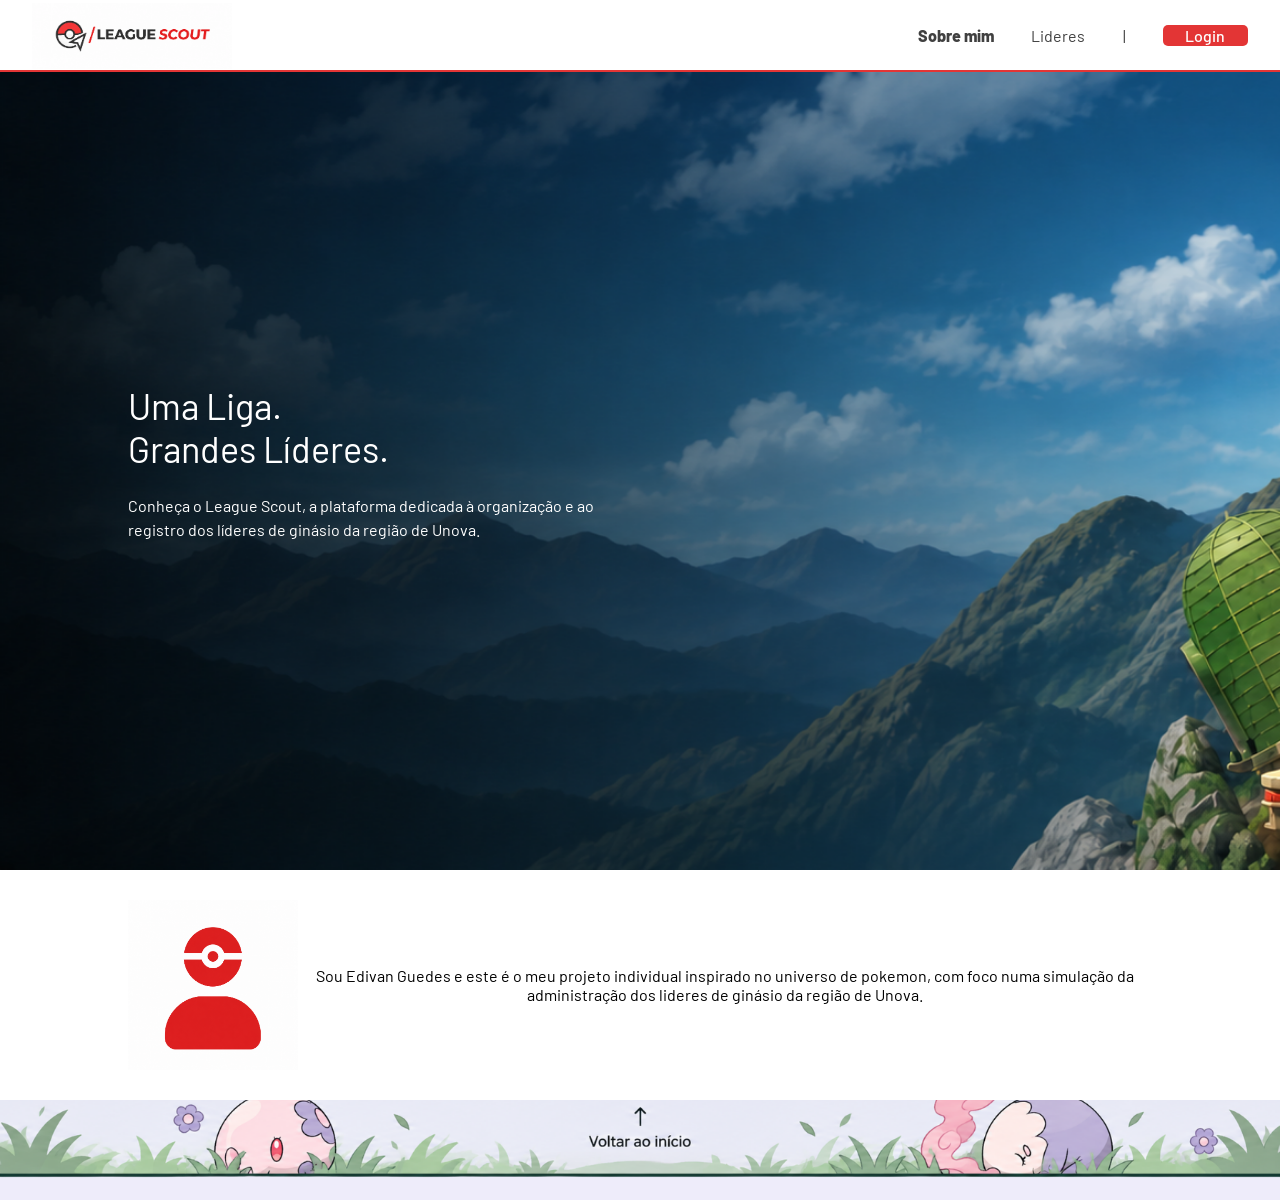
==== public/index.html @ b9e34e99 "telas home e login iniciadas" ====
<!DOCTYPE html>
<html lang="en">

<head>
    <meta charset="UTF-8">
    <meta http-equiv="X-UA-Compatible" content="IE=edge">
    <meta name="viewport" content="width=device-width, initial-scale=1.0">

    <title>LeagueScout | Página Inicial</title>

    <script src="./js/sessao.js"></script>

    <link rel="stylesheet" href="./css/estilo.css">
    <link rel="stylesheet" href="./css/navbar.css">
    <link rel="icon" href="./assets/icon/favicon2.ico">
    <link rel="preconnect" href="https://fonts.gstatic.com">
</head>

<body>
    <div class="header">
      <div class="container-header">
        <h1 class="logotipo"><img src="../public/assets/imgs/logotipo.png"></h1>
        <ul class="navbar">
          <li class="agora">
            <a href="#">Sobre mim</a>
          </li>
          <li>
            <a href="simulador.html">Lideres</a>
          </li>
          <li>|</li>
          <li>
            <a href="login.html"><button>Login</button></a>  
          </li>
        </ul>
      </div>
    </div>
  
    <div class="banner">
      <div class="container">
        <p class="titulo">Uma Liga.</p>
        <p class="titulo"> Grandes Líderes.</p>
        <p>Conheça o League Scout, a plataforma dedicada à organização e ao registro dos
          líderes de ginásio da região de Unova.</p>
      </div>
    </div>
  
    <div class="social">
      <div class="container">
        <div class="boxes">
          <div class="box">
            <img src="assets/imgs/icone_user.png">
          </div>
          <div class="box">
            <p>Sou Edivan Guedes e este é o meu projeto individual inspirado no universo de pokemon, com foco numa simulação da administração dos lideres de ginásio da região de Unova.</p>
          </div>
        </div>
      </div>
    </div>
  
    <div class="footer">
    </div>
  </body>

</html>
---- public/css/estilo.css ----
@import url('https://fonts.googleapis.com/css2?family=Barlow:ital,wght@0,100;0,200;0,300;0,400;0,500;0,600;0,700;0,800;0,900;1,100;1,200;1,300;1,400;1,500;1,600;1,700;1,800;1,900&display=swap');

body {
  margin: 0;
  padding: 0;
  font-family: 'Barlow', 'Segoe UI', 'Segoe UI', Tahoma, Geneva, Verdana, sans-serif;
  background-color: black;
}

:root {
  --tamanho-header: 80px;
  --tamanho-banner: calc(100vh - var(--tamanho-header) - var(--tamanho-footer) - 2px);
  --tamanho-simulador: calc(100vh - var(--tamanho-header) - var(--tamanho-footer) - 2px);
  --tamanho-login: calc(100vh - var(--tamanho-header) - 2px);
  --tamanho-footer: 30px;
}

.container {
  display: flex;
  width: 80%;
  margin: auto;
}

/* BANNER */

.banner {
  height: var(--tamanho-banner);
  color: white;
  background-image: url('../assets/imgs/imagem_fundo_home_gradiente.png');
  background-size: cover;
}

.banner .container {
  flex-direction: column;
  justify-content: center;
  align-items: flex-start;
  height: 100%;
}

.banner .container p:not(.titulo) {
    max-width: 500px;
    line-height: 1.5;
    margin-top: 24px;
}

.banner .container .titulo {
  width: 50%;
  margin: 0;
  padding: 0;
  font-size: 36px;
}

.banner .container span {
  font-weight: 800;
}

/* MISSÃO VISÃO VALORES */

.social {
  background-color: #ffff;
  display: flex;
}

.social .container {
  justify-content: center;
}

.box img {
  width: 170px;
}

.social .container .boxes {
  display: flex;
  justify-content: space-between;
  width: 100%;
  padding: 30px 0;
}

.social p {
    text-align: center;
}

.box {
  display: flex;
  align-items: center;
}

/* FOOTER */

.footer {
    width: 100%;
    height: 100px;

    background-image: url("../assets/imgs/image_footer.png");
    background-repeat: no-repeat;
    background-color: #EEECFA;

    background-size: 100% auto;
    background-position: center calc(100% + 130px);
}



.footer .container .version {
  font-size: 12px;
}

/* LOGIN */

.login {
  height: var(--tamanho-login);
  background-image: url('../assets/imgs/fundo_login.png');
  background-size: cover;
}

.login .container {
  justify-content: flex-end;
  align-items: center;
  height: 100%;
}

/* CADASTRO */

.cadastro {
  height: var(--tamanho-login);
  background-image: url('../assets/imgs/fundo_cadastro.png');
  background-size: cover;
}

.cadastro .container {
  justify-content: flex-end;
  align-items: center;
  height: 100%;
}

.card {
  width: 50%;
  background-color: #404040;
  border-radius: 10px;
  display: flex;
  align-items: center;
  justify-content: space-evenly;
  color: #FFFF;
  flex-direction: column;
  height: fit-content;
  padding: 20px 0;
}

.card h2 {
  margin: 0;
  font-size: 30px;
}

.formulario {
  display: flex;
  height: 90%;
  width: 80%;
  justify-content: space-around;
  flex-direction: column;
}

.formulario span {
  font-size: 15px;
  font-weight: 800;
}

.formulario input {
  border: 2px solid #E33535;
  text-align: center;
  border-radius: 10px;
  margin: 0;
}

.formulario select {
  border: 2px solid #E33535;
  background-color: white;
  color: gray;
  height: 36px;
  text-align: center;
  border-radius: 10px;
  margin: 0;
}

.campo {
  display: flex;
  flex-direction: column;
  justify-content: start;
  padding: 5px 0;
}

.botao {
  cursor: pointer;
  font-family: "Barlow", sans-serif;
  border: 0;
  border-radius: 5px;
  font-weight: 600;
  font-size: 18px;
  color: #fff;
  background-color: #E33535;
  width: 120px;
  height: 30px;
  align-self: center;
  margin-top: 20px;
}

.loading-div {
  width: 50px;
  display: none;
}

.loading-div img {
  height: 50px;
  width: 50px;
}

#div_erros_login {
  display: none
}

/* FORMULARIO */

.alerta_erro{
  display: flex;
  justify-content: flex-end;
}

.card_erro {
  display: none;
  background-color: #fff;
  color: black;
  width: 230px;
  position: fixed;
  border-radius: 4px;
  border: #ED145B 3px solid;
  padding: 10px;
  margin-right: 10%;
}

.card_erro #mensagem_erro{
  font-weight: 500;
  font-size: 20px;
}

.formulario .tipo_campo {
  font-size: 20px;
  font-weight: 600 !important;
}

.formulario {
  display: flex;
  flex-direction: column;
}

input {
  margin-bottom: 10px;
  border: 2px solid #32b9cd;
  padding: 10px;
  text-align: center;
  border-radius: 10px;
}

.btn {
  font-family: "Barlow", sans-serif;
  border: 0;
  border-radius: 5px;
  font-weight: 600;
  font-size: 18px;
  padding: 10px 15px;
  color: white;
  background-color: #E33535;
  width: 120px;
  align-self: center;
  margin-top: 5px;
}

.loading-div {
  width: 50px;
  margin: auto;
  display: none;
}

.loading-div img {
  height: 50px;
  width: 50px;
}

/* SIMULADOR */

.simulador {
  color: white;
}

.simulador .container {
  flex-direction: column;
  overflow: scroll; 
  height: var(--tamanho-simulador);
}

/* ALERTA */

#alerta {
  position: absolute;
  right: 0;
  bottom: 0;
}

.mensagem-alarme {
  background-color: white;
  border-radius: 5px;
  width: 300px;
  height: 80px;
  margin: 10px;
  padding: 10px 0;
  display: flex;
  justify-content: space-evenly;
  align-items: center;
}

.mensagem-alarme h3 {
  font-size: 14px;
  margin: 0;
}

.mensagem-alarme .informacao {
  width: 66%;
}

.alarme-sino {
  width: 48px;
  height: 48px;
  animation-name: bell;
  animation-duration: 4s;
  background-image: url('https://cdn-icons-png.flaticon.com/512/1157/1157000.png');
  background-size: cover;
  animation-iteration-count: infinite;
}

@keyframes bell {
  0%   {transform: rotate(25deg)}
  25%  {transform: rotate(-25deg)}
  50%  {transform: rotate(25deg)}
  75%  {transform: rotate(-25deg)}
  100% {transform: rotate(25deg)}
}
---- public/css/navbar.css ----
:root {
  --tamanho-header: 70px;
}

.header {
  height: var(--tamanho-header);
  border-bottom: 2px solid #E33535;
  background-color: #FFFF;
}

.header .container-header {
  justify-content: space-between;
  align-items: center;
  height: 100%;
}

.header a {
  text-decoration: none;
  color: #404040;
}

.header li{
  color: #404040;
} 

.container-header {
  display: flex;
  width: 95%;
  margin: auto;
}

.logotipo img {
  margin-top: 8px;
  width: 200px;
}

.agora {
  font-weight: 800;
}

.navbar {
  width: 330px;
  display: flex;
  align-items: center;
  justify-content: space-between;
  list-style: none;
}

.navbar button {
  cursor: pointer;
  font-family: "Barlow", sans-serif;
  border: 0;
  text-align: center;
  border-radius: 5px;
  font-weight: 500;
  font-size: 16px;
  color: #fff;
  background-color: #E33535;
  width: 85px;
  height: 7%;
}
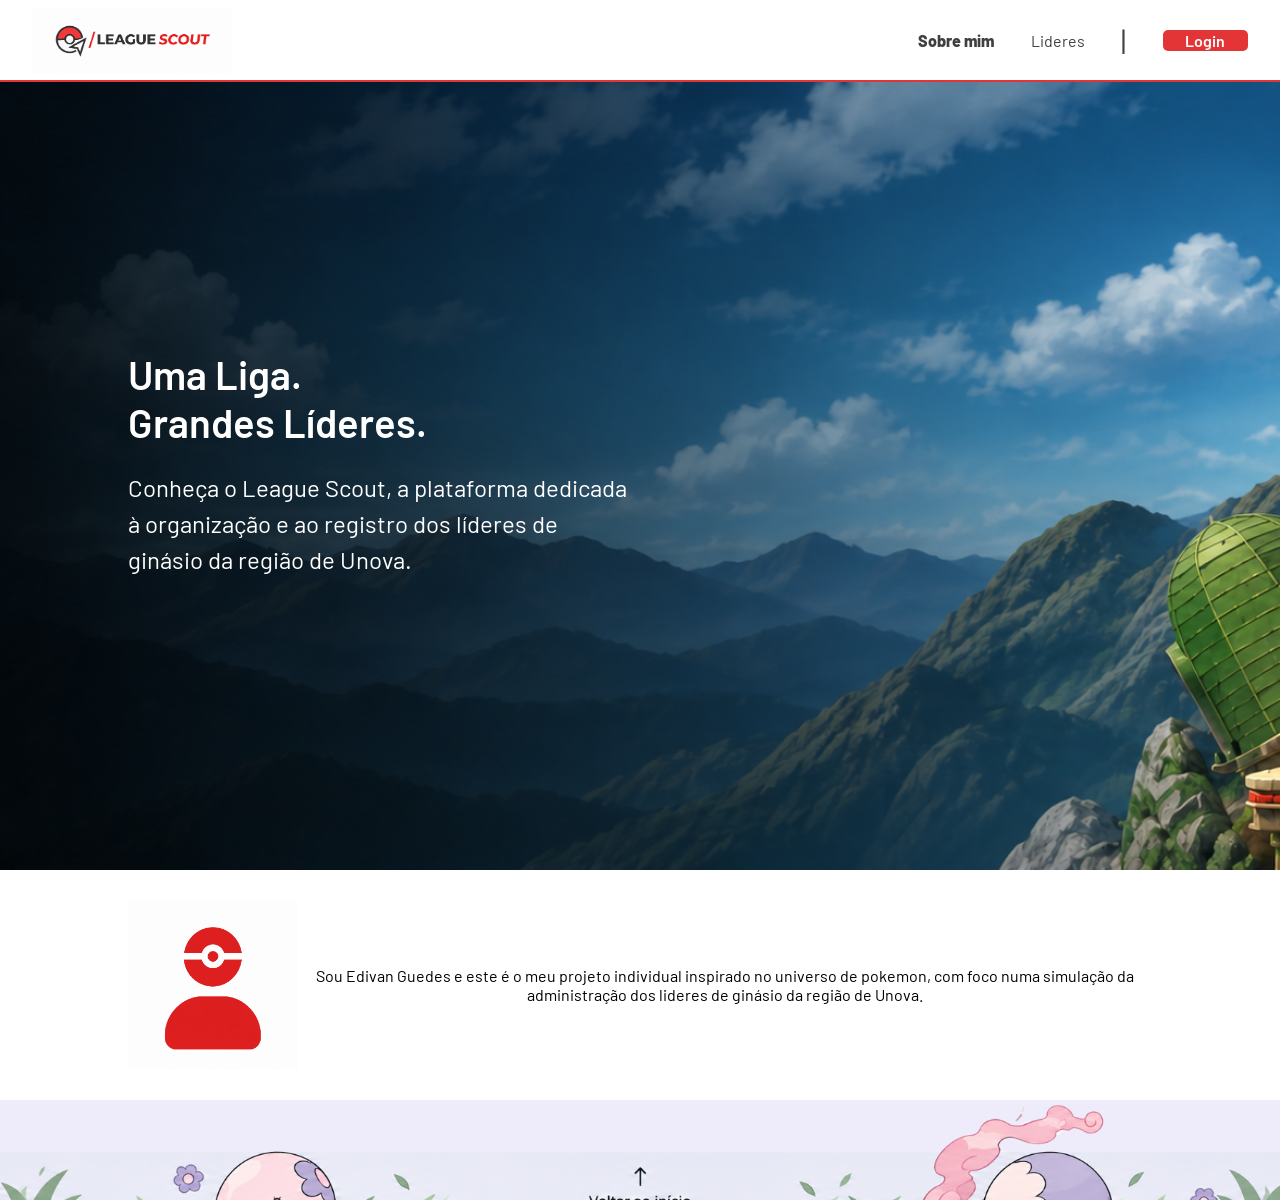
==== commit cde2ceea: "Finalizei os formularios da pagina de login e cadastro e fiz alguns ajustes na home'" ====
--- a/public/index.html
+++ b/public/index.html
@@ -6,7 +6,7 @@
     <meta http-equiv="X-UA-Compatible" content="IE=edge">
     <meta name="viewport" content="width=device-width, initial-scale=1.0">
 
-    <title>LeagueScout | Página Inicial</title>
+    <title>LeagueScout | Home</title>
 
     <script src="./js/sessao.js"></script>
 
@@ -27,7 +27,7 @@
           <li>
             <a href="simulador.html">Lideres</a>
           </li>
-          <li>|</li>
+          <li style="font-size:30px;">|</li>
           <li>
             <a href="login.html"><button>Login</button></a>  
           </li>
@@ -37,8 +37,8 @@
   
     <div class="banner">
       <div class="container">
-        <p class="titulo">Uma Liga.</p>
-        <p class="titulo"> Grandes Líderes.</p>
+        <h1 class="titulo">Uma Liga.</h1>
+        <h1 class="titulo"> Grandes Líderes.</h1>
         <p>Conheça o League Scout, a plataforma dedicada à organização e ao registro dos
           líderes de ginásio da região de Unova.</p>
       </div>
--- a/public/css/estilo.css
+++ b/public/css/estilo.css
@@ -37,24 +37,22 @@
   height: 100%;
 }
 
-.banner .container p:not(.titulo) {
-    max-width: 500px;
-    line-height: 1.5;
-    margin-top: 24px;
+.banner .container p {
+  max-width: 500px;
+  line-height: 1.5;
+  margin-top: 24px;
+  font-weight: 400;
+  font-size: 24px;
 }
 
 .banner .container .titulo {
-  width: 50%;
   margin: 0;
   padding: 0;
-  font-size: 36px;
-}
-
-.banner .container span {
-  font-weight: 800;
-}
-
-/* MISSÃO VISÃO VALORES */
+  font-size: 40px;
+  font-weight: 600;
+}
+
+/* SOBRE MIM */
 
 .social {
   background-color: #ffff;
@@ -69,7 +67,7 @@
   width: 170px;
 }
 
-.social .container .boxes {
+.social .boxes {
   display: flex;
   justify-content: space-between;
   width: 100%;
@@ -96,27 +94,35 @@
     background-color: #EEECFA;
 
     background-size: 100% auto;
-    background-position: center calc(100% + 130px);
-}
-
-
-
-.footer .container .version {
-  font-size: 12px;
-}
+    background-position: center calc(100% + 190px);
+}
+
 
 /* LOGIN */
 
 .login {
   height: var(--tamanho-login);
   background-image: url('../assets/imgs/fundo_login.png');
-  background-size: cover;
+  background-size:cover;
 }
 
 .login .container {
-  justify-content: flex-end;
+  justify-content: space-between;
   align-items: center;
   height: 100%;
+}
+
+.card-login {
+  width: 45%;
+  height: 70%;
+  background-color: #404040;
+  border-radius: 15px;
+  display: flex;
+  align-items: center;
+  justify-content: space-evenly;
+  color: #FFFF;
+  flex-direction: column;
+  padding: 20px 0;
 }
 
 /* CADASTRO */
@@ -124,44 +130,58 @@
 .cadastro {
   height: var(--tamanho-login);
   background-image: url('../assets/imgs/fundo_cadastro.png');
-  background-size: cover;
-}
+  background-size:cover;
+}
+
 
 .cadastro .container {
-  justify-content: flex-end;
+  justify-content: space-between;
   align-items: center;
   height: 100%;
 }
 
-.card {
-  width: 50%;
+.titulo{
+  color: #FFFF;
+  margin-bottom: 20%;
+  width: 40%;
+  font-size: 26px;
+}
+
+.card-cadastro {
+  width: 45%;
+  height: 85%;
   background-color: #404040;
-  border-radius: 10px;
+  border-radius: 15px;
   display: flex;
   align-items: center;
   justify-content: space-evenly;
   color: #FFFF;
   flex-direction: column;
-  height: fit-content;
   padding: 20px 0;
 }
 
 .card h2 {
   margin: 0;
-  font-size: 30px;
+  font-size: 40px;
+}
+
+.card span {
+  margin: 0;
+  font-size: 20px;
+  font-weight: 600;
 }
 
 .formulario {
   display: flex;
-  height: 90%;
+  height: 70%;
   width: 80%;
   justify-content: space-around;
   flex-direction: column;
 }
 
 .formulario span {
-  font-size: 15px;
-  font-weight: 800;
+  font-size: 22px;
+  font-weight: 700;
 }
 
 .formulario input {
@@ -192,13 +212,13 @@
   cursor: pointer;
   font-family: "Barlow", sans-serif;
   border: 0;
-  border-radius: 5px;
-  font-weight: 600;
-  font-size: 18px;
+  border-radius: 10px;
+  font-weight: 700;
+  font-size: 22px;
   color: #fff;
   background-color: #E33535;
-  width: 120px;
-  height: 30px;
+  width: 100%;
+  height: 50px;
   align-self: center;
   margin-top: 20px;
 }
--- a/public/css/navbar.css
+++ b/public/css/navbar.css
@@ -1,5 +1,5 @@
 :root {
-  --tamanho-header: 70px;
+  --tamanho-header: 80px;
 }
 
 .header {
@@ -52,10 +52,10 @@
   border: 0;
   text-align: center;
   border-radius: 5px;
-  font-weight: 500;
+  font-weight: 600;
   font-size: 16px;
   color: #fff;
   background-color: #E33535;
   width: 85px;
-  height: 7%;
+  height: 20%;
 }
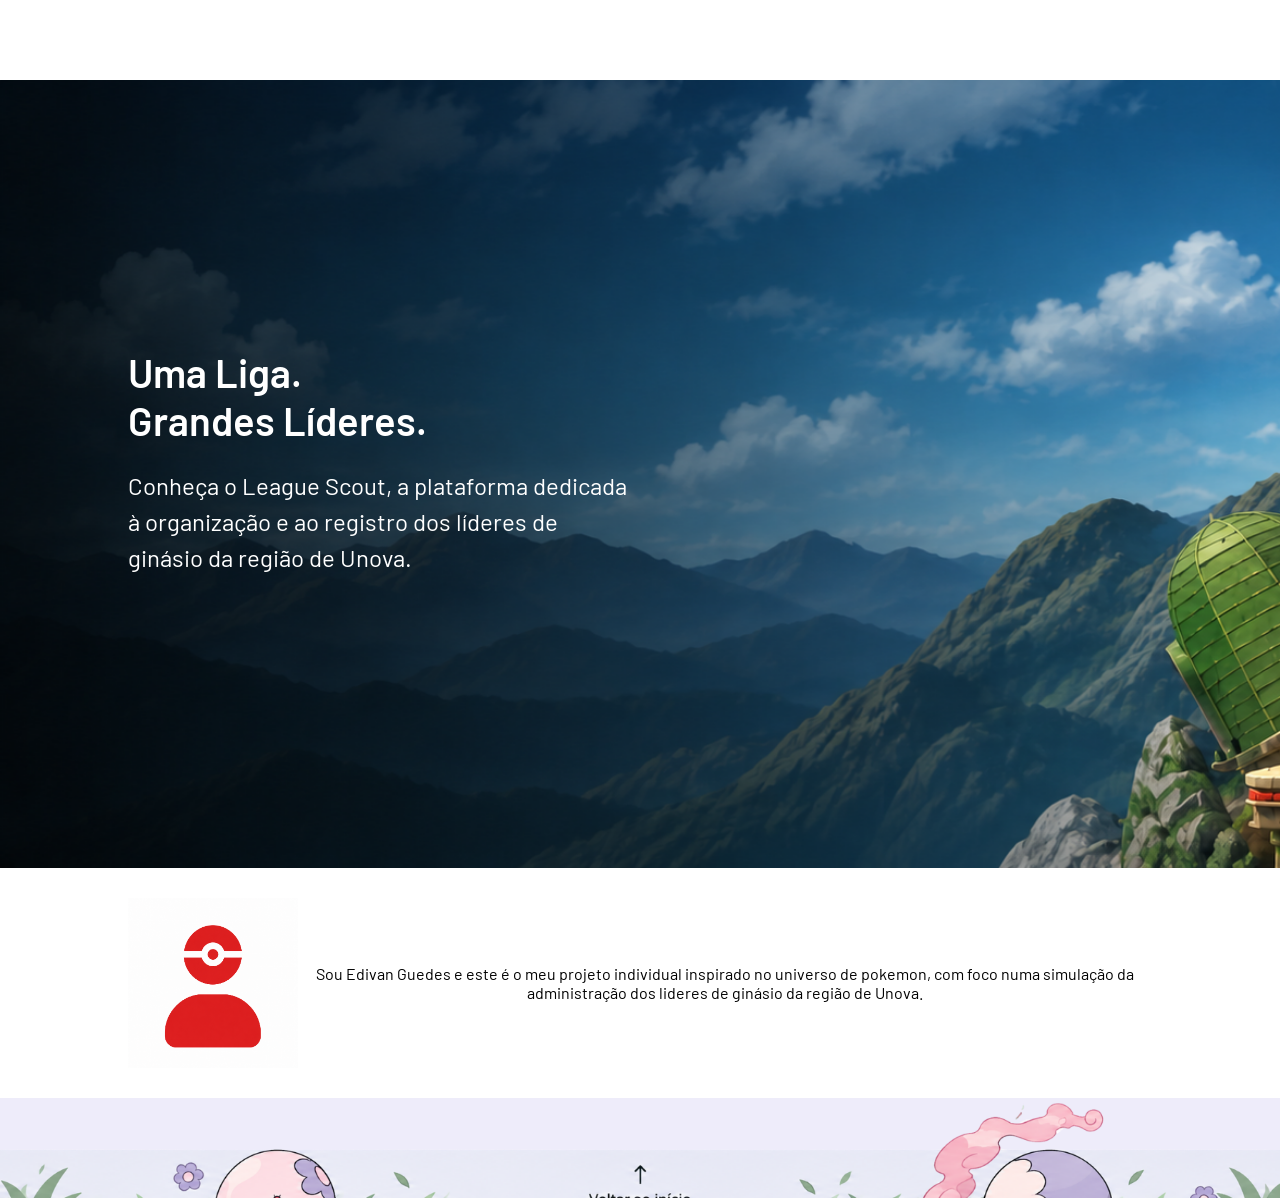
==== commit d16bdce4: "navbar tranformada em um componente que valida se o usuario esta logado" ====
--- a/public/index.html
+++ b/public/index.html
@@ -16,25 +16,10 @@
     <link rel="preconnect" href="https://fonts.gstatic.com">
 </head>
 
-<body>
-    <div class="header">
-      <div class="container-header">
-        <h1 class="logotipo"><img src="../public/assets/imgs/logotipo.png"></h1>
-        <ul class="navbar">
-          <li class="agora">
-            <a href="#">Sobre mim</a>
-          </li>
-          <li>
-            <a href="simulador.html">Lideres</a>
-          </li>
-          <li style="font-size:30px;">|</li>
-          <li>
-            <a href="login.html"><button>Login</button></a>  
-          </li>
-        </ul>
-      </div>
-    </div>
-  
+<body class="pagina-home">
+    <!-- Navbar compartilhada: o componente é carregado por js/navbar.js -->
+    <div id="navbar-container"></div>
+
     <div class="banner">
       <div class="container">
         <h1 class="titulo">Uma Liga.</h1>
@@ -59,6 +44,11 @@
   
     <div class="footer">
     </div>
+
+    <script src="/js/navbar.js"></script>
+    <script>
+      carregarNavbar();
+    </script>
   </body>
 
 </html>
--- a/public/css/estilo.css
+++ b/public/css/estilo.css
@@ -131,6 +131,7 @@
   height: var(--tamanho-login);
   background-image: url('../assets/imgs/fundo_cadastro.png');
   background-size:cover;
+  background-position: bottom;
 }
 
 
--- a/public/css/navbar.css
+++ b/public/css/navbar.css
@@ -1,5 +1,15 @@
+/* Estilos compartilhados da navbar do League Scout.
+   Arquivo único usado pelas páginas Home, Login e Cadastro. */
+
 :root {
   --tamanho-header: 80px;
+}
+
+/* Container onde o componente é injetado.
+   Reserva a altura e o fundo para evitar salto de layout durante o carregamento. */
+#navbar-container {
+  min-height: var(--tamanho-header);
+  background-color: #FFFF;
 }
 
 .header {
@@ -19,9 +29,9 @@
   color: #404040;
 }
 
-.header li{
+.header li {
   color: #404040;
-} 
+}
 
 .container-header {
   display: flex;
@@ -46,16 +56,47 @@
   list-style: none;
 }
 
-.navbar button {
+/* Botão Login: link estilizado como botão, sem <button> dentro de <a>. */
+.navbar .botao-login {
+  display: block;
   cursor: pointer;
   font-family: "Barlow", sans-serif;
-  border: 0;
-  text-align: center;
-  border-radius: 5px;
   font-weight: 600;
   font-size: 16px;
   color: #fff;
   background-color: #E33535;
+  border-radius: 5px;
+  text-align: center;
   width: 85px;
-  height: 20%;
-}+  padding: 3px;
+}
+
+/* Separador entre os links e o botão de Login. */
+.nav-separador {
+  font-size: 30px;
+}
+
+/* Ícone de perfil do administrador logado. */
+.icone-perfil {
+  display: block;
+}
+
+.icone-perfil img {
+  display: block;
+  width: 40px;
+}
+
+/* Ícone de Home das páginas Login e Cadastro. */
+.icone-home img {
+  width: 100px;
+}
+
+/* Páginas internas (Login e Cadastro):
+   container um pouco mais estreito e navbar sem largura fixa. */
+body.pagina-interna .container-header {
+  width: 90%;
+}
+
+body.pagina-interna .navbar {
+  width: auto;
+}
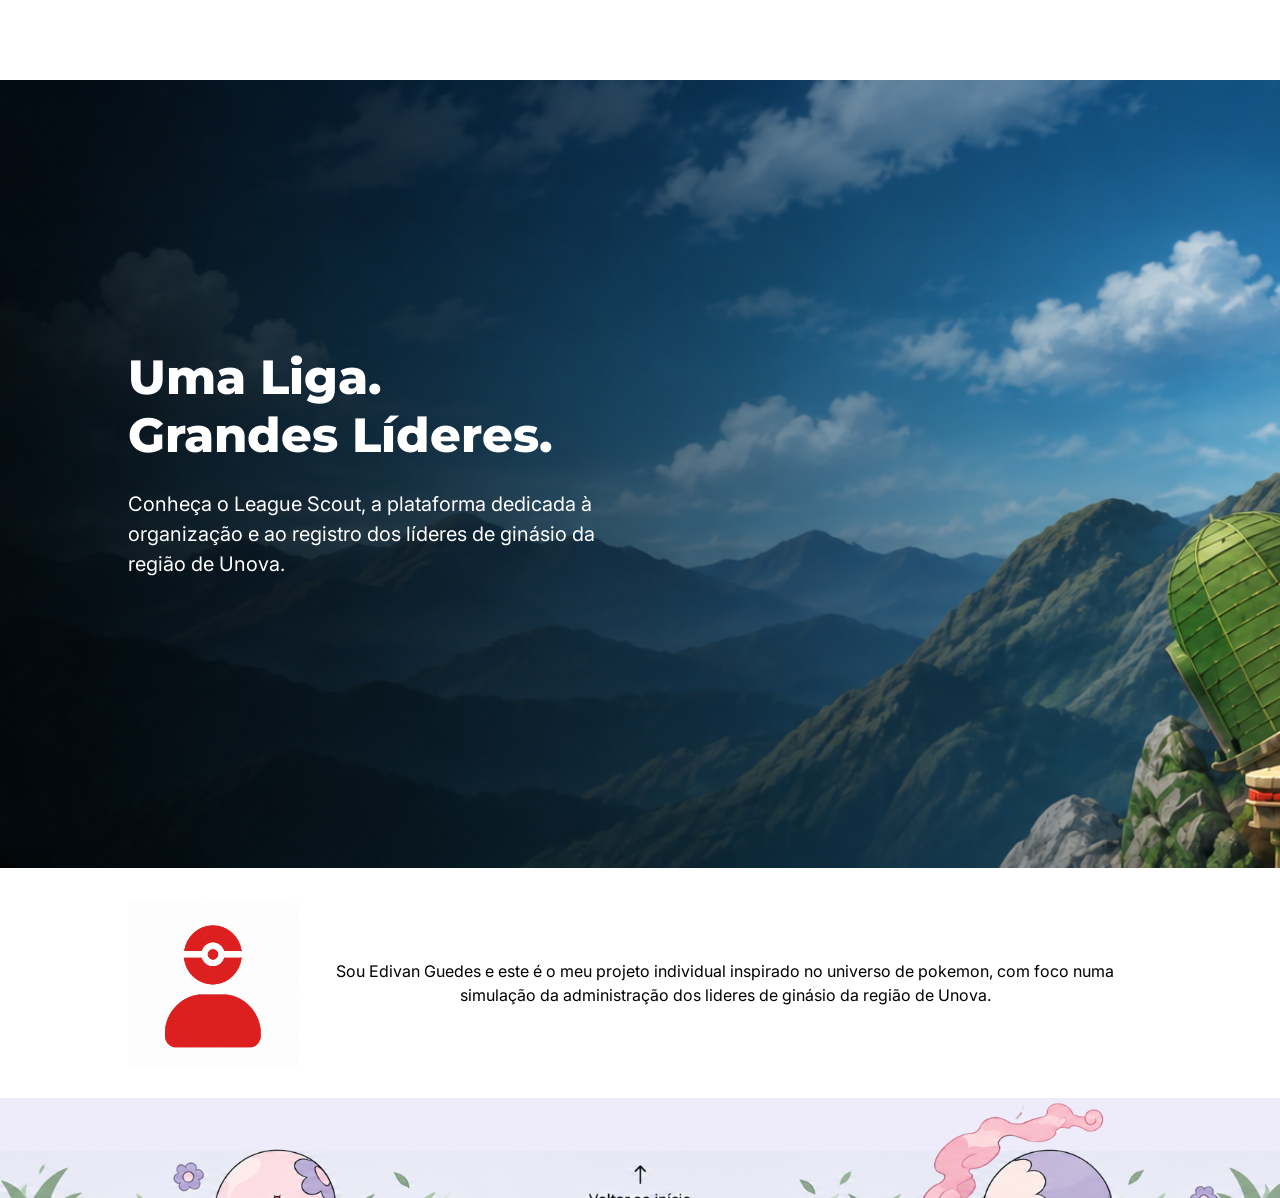
==== commit 45625427: "Mudança na fontes utilizadas e ajustes na estilização dos textos" ====
--- a/public/index.html
+++ b/public/index.html
@@ -29,7 +29,7 @@
       </div>
     </div>
   
-    <div class="social">
+    <div class="sobre_mim" id="sobre-mim">
       <div class="container">
         <div class="boxes">
           <div class="box">
--- a/public/css/estilo.css
+++ b/public/css/estilo.css
@@ -1,10 +1,18 @@
 @import url('https://fonts.googleapis.com/css2?family=Barlow:ital,wght@0,100;0,200;0,300;0,400;0,500;0,600;0,700;0,800;0,900;1,100;1,200;1,300;1,400;1,500;1,600;1,700;1,800;1,900&display=swap');
+
+/* Tipografia do League Scout: Montserrat para títulos e destaques,
+   Inter para textos de leitura. Importação única, com os pesos utilizados. */
+@import url('https://fonts.googleapis.com/css2?family=Inter:wght@400;600&family=Montserrat:wght@600;700;800&display=swap');
 
 body {
   margin: 0;
   padding: 0;
   font-family: 'Barlow', 'Segoe UI', 'Segoe UI', Tahoma, Geneva, Verdana, sans-serif;
   background-color: black;
+}
+
+html {
+    scroll-behavior: smooth;
 }
 
 :root {
@@ -13,6 +21,10 @@
   --tamanho-simulador: calc(100vh - var(--tamanho-header) - var(--tamanho-footer) - 2px);
   --tamanho-login: calc(100vh - var(--tamanho-header) - 2px);
   --tamanho-footer: 30px;
+
+  /* Fontes oficiais do League Scout */
+  --fonte-titulo: 'Montserrat', sans-serif;
+  --fonte-texto: 'Inter', sans-serif;
 }
 
 .container {
@@ -41,25 +53,29 @@
   max-width: 500px;
   line-height: 1.5;
   margin-top: 24px;
-  font-weight: 400;
-  font-size: 24px;
+  font-family: var(--fonte-texto);
+  font-weight: 400;
+  font-size: 20px;
 }
 
 .banner .container .titulo {
   margin: 0;
   padding: 0;
-  font-size: 40px;
-  font-weight: 600;
+  width: auto;
+  font-family: var(--fonte-titulo);
+  font-size: 48px;
+  font-weight: 800;
+  line-height: 1.2;
 }
 
 /* SOBRE MIM */
 
-.social {
+.sobre_mim {
   background-color: #ffff;
   display: flex;
 }
 
-.social .container {
+.sobre_mim .container {
   justify-content: center;
 }
 
@@ -67,15 +83,19 @@
   width: 170px;
 }
 
-.social .boxes {
+.sobre_mim .boxes {
   display: flex;
   justify-content: space-between;
   width: 100%;
   padding: 30px 0;
 }
 
-.social p {
+.sobre_mim p {
     text-align: center;
+    font-family: var(--fonte-texto);
+    font-size: 16px;
+    font-weight: 400;
+    line-height: 1.5;
 }
 
 .box {
@@ -163,13 +183,18 @@
 
 .card h2 {
   margin: 0;
-  font-size: 40px;
-}
-
-.card span {
-  margin: 0;
-  font-size: 20px;
-  font-weight: 600;
+  font-family: var(--fonte-titulo);
+  font-size: 32px;
+  font-weight: 700;
+  line-height: 1.2;
+}
+
+.card > span {
+  margin: 0;
+  font-family: var(--fonte-texto);
+  font-size: 16px;
+  font-weight: 400;
+  line-height: 1.5;
 }
 
 .formulario {
@@ -181,8 +206,10 @@
 }
 
 .formulario span {
-  font-size: 22px;
-  font-weight: 700;
+  font-family: var(--fonte-texto);
+  font-size: 16px;
+  font-weight: 600;
+  line-height: 1.5;
 }
 
 .formulario input {
@@ -211,11 +238,11 @@
 
 .botao {
   cursor: pointer;
-  font-family: "Barlow", sans-serif;
+  font-family: var(--fonte-titulo);
   border: 0;
   border-radius: 10px;
-  font-weight: 700;
-  font-size: 22px;
+  font-weight: 600;
+  font-size: 16px;
   color: #fff;
   background-color: #E33535;
   width: 100%;
@@ -258,8 +285,9 @@
 }
 
 .card_erro #mensagem_erro{
-  font-weight: 500;
-  font-size: 20px;
+  font-family: var(--fonte-texto);
+  font-weight: 600;
+  font-size: 16px;
 }
 
 .formulario .tipo_campo {
@@ -362,4 +390,48 @@
   50%  {transform: rotate(25deg)}
   75%  {transform: rotate(-25deg)}
   100% {transform: rotate(25deg)}
+}
+
+/* TIPOGRAFIA — LEAGUE SCOUT
+   Regras restritas às páginas Home, Login e Cadastro, identificadas pelas
+   classes no body definidas na REQ-001. As páginas legadas mantêm a Barlow. */
+
+body.pagina-home,
+body.pagina-interna {
+  font-family: var(--fonte-texto);
+  font-weight: 400;
+  line-height: 1.5;
+}
+
+/* Login e Cadastro: título e descrição de apresentação */
+body.pagina-interna .titulo h1 {
+  font-family: var(--fonte-titulo);
+  font-size: 48px;
+  font-weight: 700;
+  line-height: 1.2;
+}
+
+body.pagina-interna .titulo span {
+  font-family: var(--fonte-texto);
+  font-size: 20px;
+  font-weight: 400;
+  line-height: 1.5;
+}
+
+/* Texto auxiliar, como "Não possui uma conta?" */
+body.pagina-interna .formulario .texto-auxiliar {
+  font-weight: 400;
+}
+
+/* Campos dos formulários e placeholders */
+body.pagina-interna input {
+  font-family: var(--fonte-texto);
+  font-size: 16px;
+  font-weight: 400;
+}
+
+body.pagina-interna input::placeholder {
+  font-family: var(--fonte-texto);
+  font-size: 14px;
+  font-weight: 400;
 }
--- a/public/css/navbar.css
+++ b/public/css/navbar.css
@@ -48,6 +48,18 @@
   font-weight: 800;
 }
 
+/* Tipografia dos links da Home: Montserrat 16/600.
+   O link ativo (.agora) mantém o destaque em 800. */
+body.pagina-home .navbar a {
+  font-family: var(--fonte-titulo);
+  font-size: 16px;
+  font-weight: 600;
+}
+
+body.pagina-home .navbar .agora a {
+  font-weight: 800;
+}
+
 .navbar {
   width: 330px;
   display: flex;
@@ -60,7 +72,7 @@
 .navbar .botao-login {
   display: block;
   cursor: pointer;
-  font-family: "Barlow", sans-serif;
+  font-family: var(--fonte-titulo);
   font-weight: 600;
   font-size: 16px;
   color: #fff;
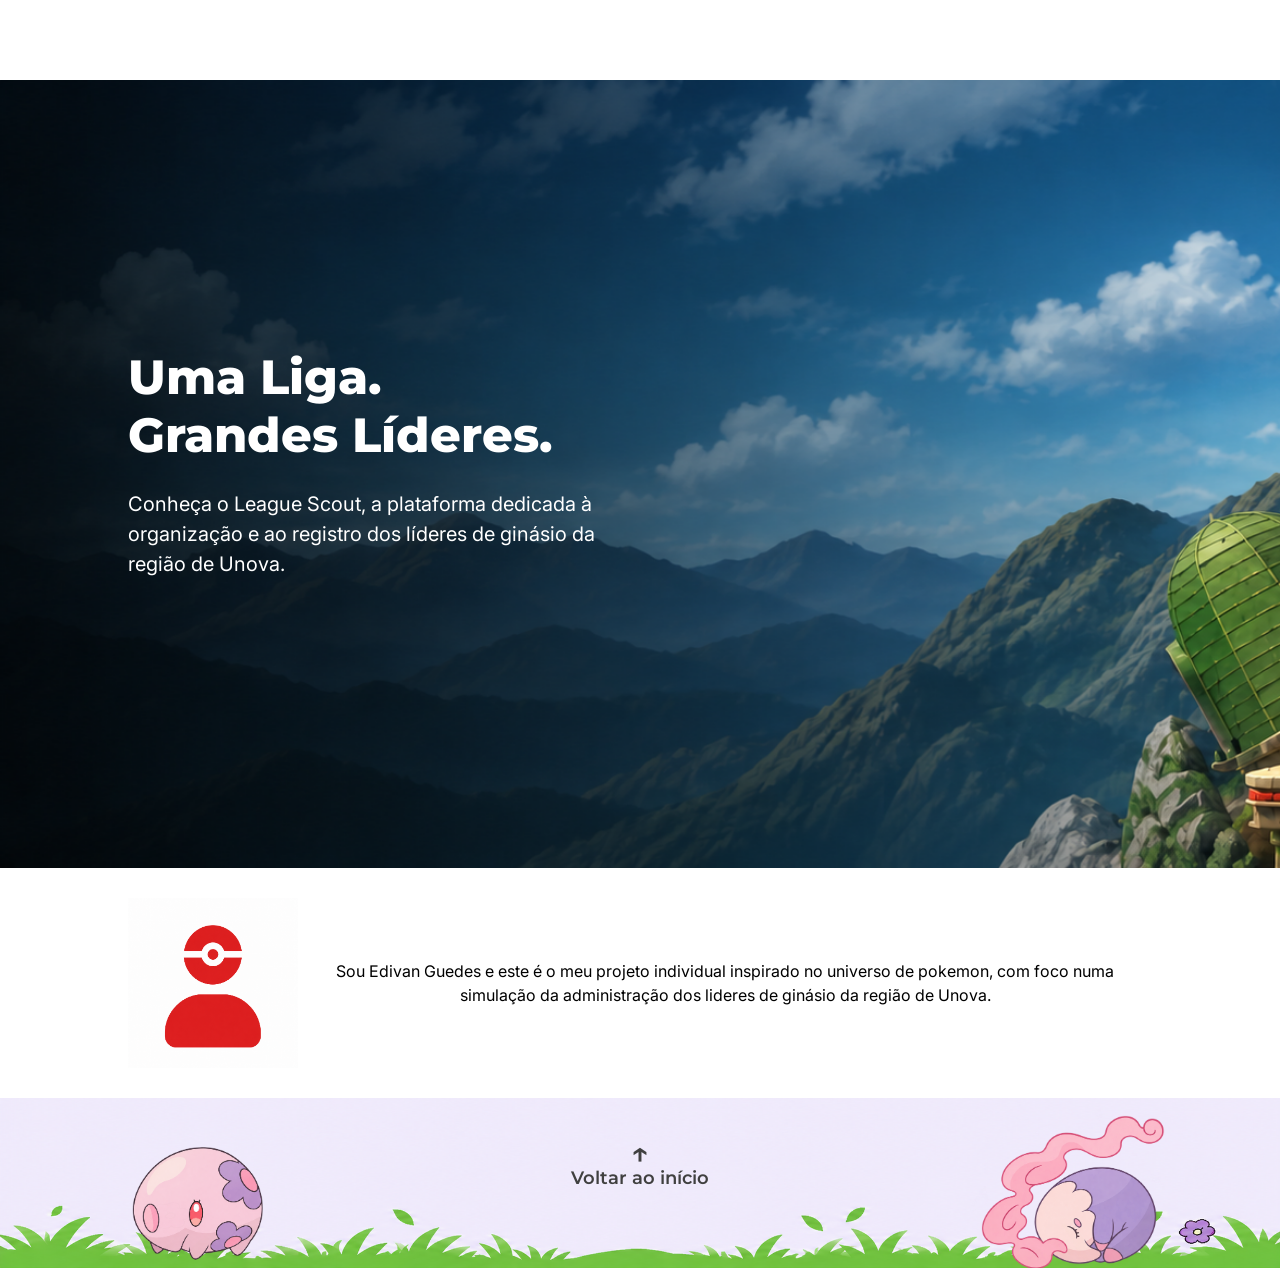
==== commit a665fad0: "adicionando alterações do footer, footer agora esta interativo" ====
--- a/public/index.html
+++ b/public/index.html
@@ -17,6 +17,9 @@
 </head>
 
 <body class="pagina-home">
+    <!-- Alvo do link "Voltar ao início". Fica no topo real da página. -->
+    <div id="topo"></div>
+
     <!-- Navbar compartilhada: o componente é carregado por js/navbar.js -->
     <div id="navbar-container"></div>
 
@@ -42,8 +45,23 @@
       </div>
     </div>
   
-    <div class="footer">
-    </div>
+    <!-- Footer interativo da Home (REQ-003).
+         O cenário limpo é aplicado pelo CSS; personagens e link são
+         elementos HTML independentes, sem duplicação na imagem. -->
+    <footer class="footer-home">
+      <img class="footer-personagem footer-munna"
+           src="./assets/imgs/munna_fofa_em_tons_pastel.png"
+           alt="Munna">
+
+      <a class="footer-voltar" href="#topo">
+        <span class="footer-seta" aria-hidden="true">↑</span>
+        <span>Voltar ao início</span>
+      </a>
+
+      <img class="footer-personagem footer-musharna"
+           src="./assets/imgs/musharna_envolta_em_sonhos_pastel.png"
+           alt="Musharna">
+    </footer>
 
     <script src="/js/navbar.js"></script>
     <script>
--- a/public/css/estilo.css
+++ b/public/css/estilo.css
@@ -115,6 +115,170 @@
 
     background-size: 100% auto;
     background-position: center calc(100% + 190px);
+}
+
+/* FOOTER INTERATIVO — HOME (REQ-003)
+   O cenário limpo (image_footer.png) é usado como fundo. Os personagens e o
+   link são elementos HTML separados, evitando duplicação na imagem.
+   A imagem tem margem lilás abaixo da grama equivalente a 10,4% da largura;
+   o deslocamento abaixo mantém a grama encostada na base do footer. */
+
+.footer-home {
+  position: relative;
+  height: 170px;
+  overflow: hidden;
+  background-color: #EEECFA;
+  background-image: url("../assets/imgs/image_footer.png");
+  background-repeat: no-repeat;
+  background-size: 100% auto;
+  background-position: center calc(100% + 10.4vw);
+}
+
+/* Personagens posicionados de forma absoluta: o hover não desloca o layout. */
+.footer-personagem {
+  position: absolute;
+  bottom: 0;
+  height: auto;
+  z-index: 1;
+  transition: transform 0.3s ease;
+}
+
+.footer-munna {
+  left: 7%;
+  bottom: -45px;
+  width: 220px;
+}
+
+.footer-musharna {
+  right: 6%;
+  bottom: -22px;
+  width: 260px;
+}
+
+/* Link central "Voltar ao início": seta e texto formam uma única área clicável. */
+.footer-voltar {
+  position: absolute;
+  top: 40px;
+  left: 50%;
+  z-index: 2;
+  display: flex;
+  flex-direction: column;
+  align-items: center;
+  transform: translateX(-50%);
+  color: #404040;
+  font-family: var(--fonte-titulo);
+  font-size: 18px;
+  font-weight: 600;
+  line-height: 1.2;
+  text-decoration: none;
+}
+
+.footer-seta {
+  font-size: 30px;
+  line-height: 1;
+  transition: transform 0.2s ease;
+}
+
+/* Movimento apenas no hover do próprio personagem.
+   Em telas sem hover real (toque), os personagens ficam estáticos. */
+@media (hover: hover) and (pointer: fine) {
+  .footer-munna:hover,
+  .footer-musharna:hover {
+    transform: translateY(-10px);
+  }
+
+  .footer-voltar:hover .footer-seta {
+    transform: translateY(-3px);
+  }
+}
+
+/* Foco visível para navegação por teclado. */
+.footer-voltar:focus-visible {
+  outline: 3px solid #E33535;
+  outline-offset: 4px;
+  border-radius: 4px;
+}
+
+@media (max-width: 1024px) {
+  .footer-home {
+    height: 240px;
+  }
+
+  .footer-munna {
+    left: 6%;
+    bottom: -37px;
+    width: 180px;
+  }
+
+  .footer-musharna {
+    right: 5%;
+    bottom: -18px;
+    width: 215px;
+  }
+
+  .footer-voltar {
+    top: 30px;
+    font-size: 17px;
+  }
+}
+
+@media (max-width: 600px) {
+  .footer-home {
+    height: 190px;
+  }
+
+  .footer-munna {
+    left: 3%;
+    bottom: -20px;
+    width: 85px;
+  }
+
+  .footer-musharna {
+    right: 3%;
+    bottom: -10px;
+    width: 100px;
+  }
+
+  .footer-voltar {
+    top: 20px;
+    font-size: 14px;
+  }
+
+  .footer-seta {
+    font-size: 22px;
+  }
+}
+
+@media (max-width: 380px) {
+  .footer-munna {
+    width: 70px;
+  }
+
+  .footer-musharna {
+    width: 85px;
+  }
+
+  .footer-voltar {
+    font-size: 13px;
+  }
+}
+
+/* Respeita a preferência do usuário por menos movimento. */
+@media (prefers-reduced-motion: reduce) {
+  html {
+    scroll-behavior: auto;
+  }
+
+  .footer-personagem,
+  .footer-seta {
+    transition: none;
+  }
+
+  .footer-munna:hover,
+  .footer-musharna:hover,
+  .footer-voltar:hover .footer-seta {
+    transform: none;
+  }
 }
 
 
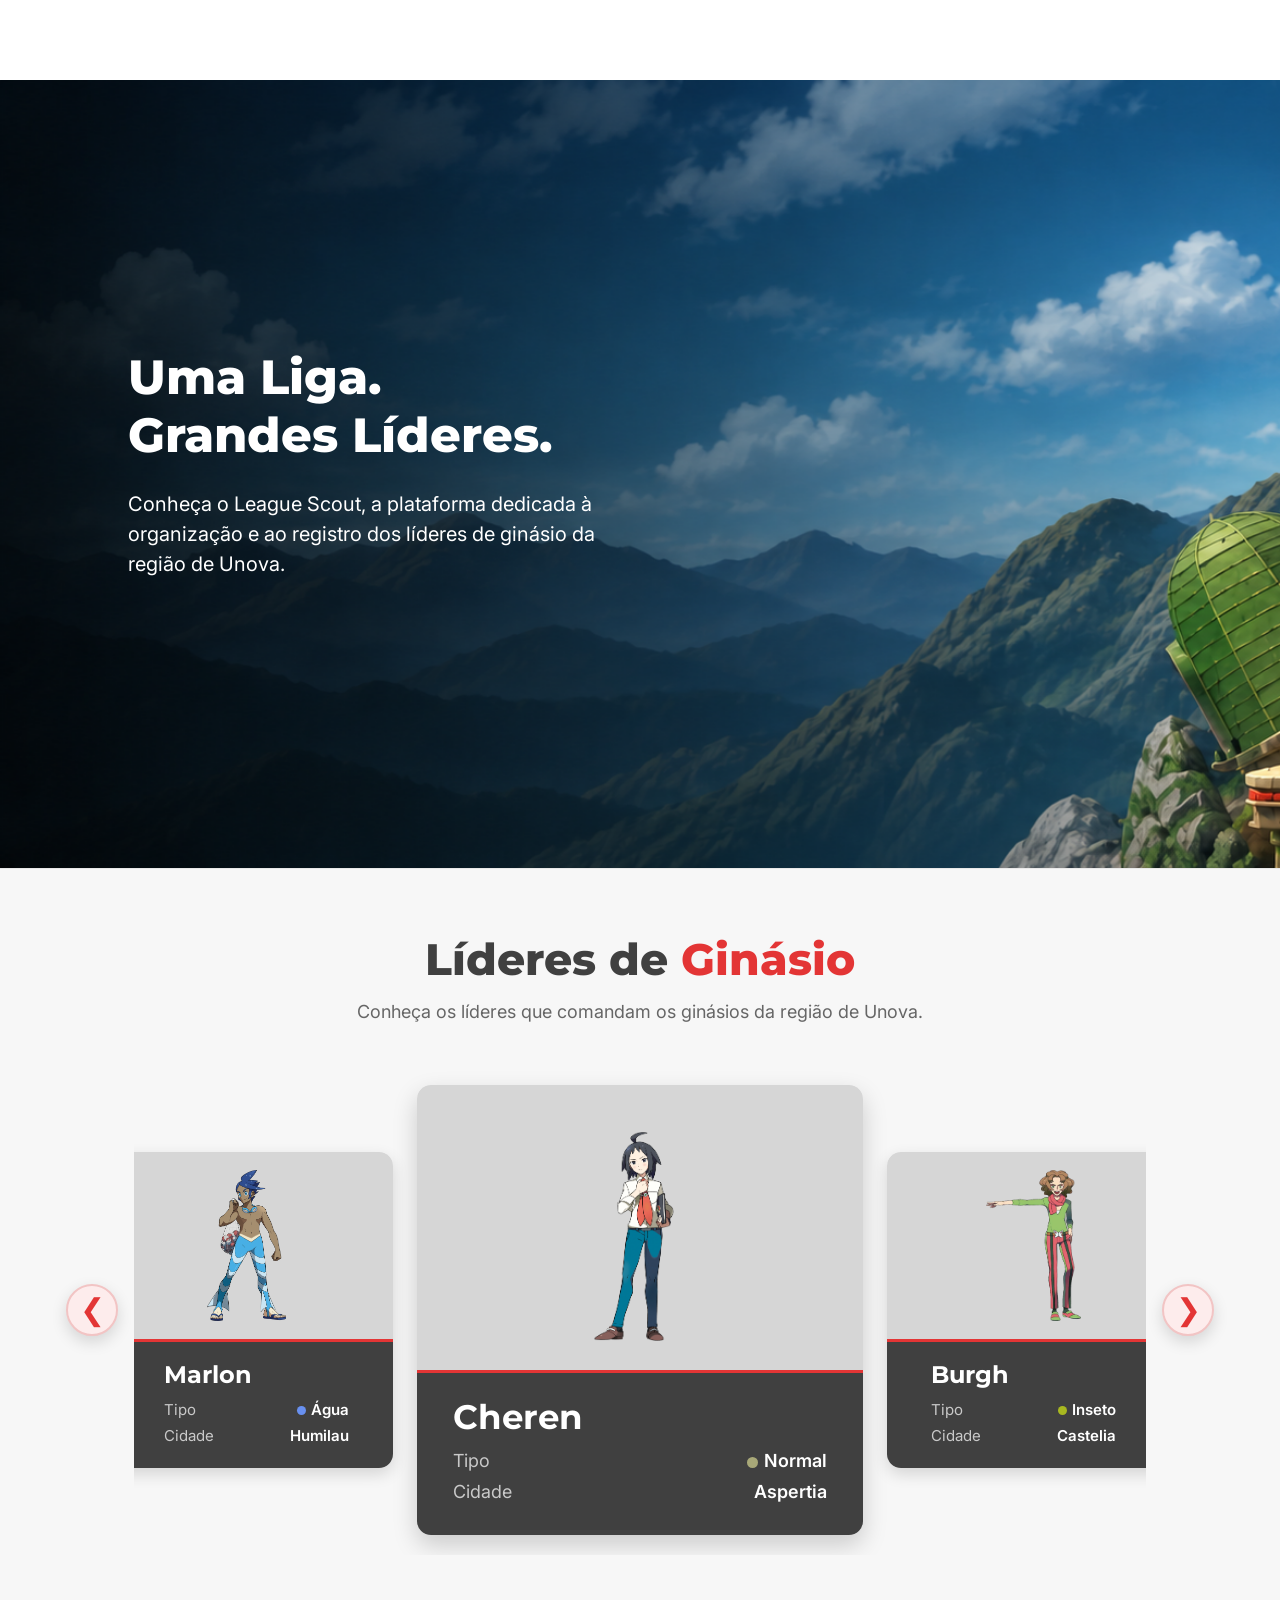
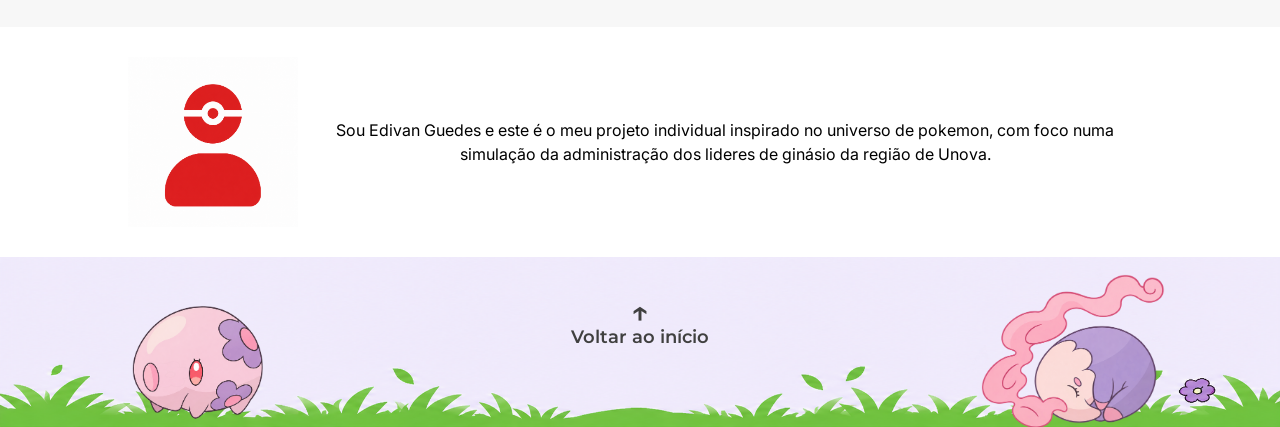
==== commit 53de25bd: "Adicionando carrossel ao index e seus arquivos de estilização e funcionamento" ====
--- a/public/index.html
+++ b/public/index.html
@@ -12,6 +12,7 @@
 
     <link rel="stylesheet" href="./css/estilo.css">
     <link rel="stylesheet" href="./css/navbar.css">
+    <link rel="stylesheet" href="./css/carrossel.css">
     <link rel="icon" href="./assets/icon/favicon2.ico">
     <link rel="preconnect" href="https://fonts.gstatic.com">
 </head>
@@ -31,6 +32,32 @@
           líderes de ginásio da região de Unova.</p>
       </div>
     </div>
+
+    <!-- Carrossel de líderes (REQ-004).
+         Os cards são criados pelo js/carrossel.js a partir dos
+         dados simulados; o HTML abaixo contém apenas a estrutura. -->
+    <section class="lideres" id="lideres">
+      <div class="container lideres-container">
+        <h2 class="lideres-titulo">Líderes de <span>Ginásio</span></h2>
+        <p class="lideres-subtitulo">
+          Conheça os líderes que comandam os ginásios da região de Unova.
+        </p>
+
+        <div class="carrossel">
+          <button class="carrossel-seta carrossel-anterior" type="button"
+                  aria-label="Líder anterior">&#10094;</button>
+
+          <div class="carrossel-janela">
+            <div class="carrossel-palco" id="carrossel-palco"></div>
+          </div>
+
+          <button class="carrossel-seta carrossel-proximo" type="button"
+                  aria-label="Próximo líder">&#10095;</button>
+        </div>
+
+        <p class="carrossel-status" id="carrossel-status" aria-live="polite"></p>
+      </div>
+    </section>
   
     <div class="sobre_mim" id="sobre-mim">
       <div class="container">
@@ -63,6 +90,7 @@
            alt="Musharna">
     </footer>
 
+    <script src="./js/carrossel.js"></script>
     <script src="/js/navbar.js"></script>
     <script>
       carregarNavbar();
--- a/public/css/carrossel.css
+++ b/public/css/carrossel.css
@@ -0,0 +1,311 @@
+/* ============================================================
+   CARROSSEL DE LÍDERES — HOME (REQ-004)
+   Estilos exclusivos da seção de líderes. Não alteram a navbar,
+   o footer nem as demais seções da Home.
+   ============================================================ */
+
+/* Seção: separa visualmente o carrossel da seção "Sobre mim". */
+.lideres {
+  position: relative;
+  padding: 64px 0 72px;
+  border-top: 1px solid #E8E8E8;
+  background-color: #F7F7F7;
+}
+
+/* O container padrão tem 80% e display flex; aqui usamos 90% e
+   organizamos o conteúdo em coluna. */
+.lideres-container {
+  width: 90%;
+  flex-direction: column;
+  align-items: center;
+}
+
+.lideres-titulo {
+  margin: 0;
+  color: #404040;
+  font-family: var(--fonte-titulo);
+  font-size: 44px;
+  font-weight: 800;
+  line-height: 1.2;
+  text-align: center;
+}
+
+/* Destaque vermelho apenas na palavra "Ginásio", como na referência. */
+.lideres-titulo span {
+  color: #E33535;
+}
+
+.lideres-subtitulo {
+  max-width: 900px;
+  margin: 12px 0 40px;
+  color: #666666;
+  font-family: var(--fonte-texto);
+  font-size: 18px;
+  font-weight: 400;
+  line-height: 1.5;
+  text-align: center;
+}
+
+/* Área que reúne as duas setas e a janela do carrossel. */
+.carrossel {
+  display: flex;
+  align-items: center;
+  justify-content: center;
+  gap: 16px;
+  width: 100%;
+}
+
+/* A janela limita a área visível. Os cards laterais ultrapassam
+   a largura e são cortados de forma intencional nas bordas. */
+.carrossel-janela {
+  width: calc(100% - 140px);
+  max-width: 1400px;
+  padding: 20px 0;
+  overflow: hidden;
+}
+
+/* Os três cards ficam centralizados. Como a soma das larguras
+   ultrapassa 100%, os cards das pontas ficam parcialmente visíveis. */
+.carrossel-palco {
+  display: flex;
+  align-items: center;
+  justify-content: center;
+  gap: 24px;
+  width: 100%;
+}
+
+/* Card base: cantos arredondados, sombra e recorte do conteúdo. */
+.card-lider {
+  position: relative;
+  flex: 0 0 auto;
+  overflow: hidden;
+  border-radius: 14px;
+  background-color: #FFFFFF;
+  box-shadow: 0 10px 24px rgba(0, 0, 0, 0.18);
+  animation: carrosselEntradaDireita 0.28s ease;
+}
+
+/* Card central maior e com mais destaque. */
+.card-central {
+  width: 44%;
+  z-index: 2;
+}
+
+/* Cards laterais menores; a janela corta a parte externa. */
+.card-lateral {
+  width: 29%;
+  z-index: 1;
+  box-shadow: 0 6px 16px rgba(0, 0, 0, 0.14);
+}
+
+/* Área superior cinza onde o retrato é exibido.
+   O padding-top mantém a proporção da área mesmo sem altura fixa. */
+.card-imagem {
+  position: relative;
+  padding-top: 64%;
+  background-color: #D6D6D6;
+}
+
+.card-imagem img {
+  position: absolute;
+  top: 0;
+  left: 0;
+  width: 100%;
+  height: 100%;
+  padding: 18px;
+  box-sizing: border-box;
+  object-fit: contain;
+}
+
+/* Placeholder exibido quando o arquivo da imagem não existe. */
+.card-imagem-ausente {
+  display: none;
+  position: absolute;
+  inset: 0;
+  align-items: center;
+  justify-content: center;
+  padding: 24px;
+  color: #404040;
+  font-family: var(--fonte-titulo);
+  font-size: 22px;
+  font-weight: 700;
+  text-align: center;
+}
+
+.card-imagem.sem-imagem .card-imagem-ausente {
+  display: flex;
+}
+
+/* Faixa inferior escura com nome, tipo e cidade. */
+.card-info {
+  padding: 22px 32px 24px;
+  border-top: 3px solid #E33535;
+  background-color: #404040;
+  color: #FFFFFF;
+}
+
+.card-central .card-info {
+  padding: 26px 36px 30px;
+}
+
+/* Padding lateral maior nos cards cortados para preservar
+   os rótulos e os valores dentro da área visível. */
+.card-lateral .card-info {
+  padding: 20px 44px 22px;
+}
+
+/* O card anterior é cortado à esquerda e o próximo à direita.
+   O padding extra afasta os textos da borda cortada pela janela. */
+.card-anterior .card-info {
+  padding-left: 64px;
+}
+
+.card-proximo .card-info {
+  padding-right: 64px;
+}
+
+.card-nome {
+  margin: 0 0 12px;
+  font-family: var(--fonte-titulo);
+  font-size: 34px;
+  font-weight: 700;
+  line-height: 1.1;
+}
+
+.card-lateral .card-nome {
+  margin-bottom: 10px;
+  font-size: 24px;
+}
+
+/* Linha de dado: rótulo à esquerda e valor à direita. */
+.card-dado {
+  display: flex;
+  align-items: center;
+  justify-content: space-between;
+  gap: 16px;
+  margin: 6px 0 0;
+  font-family: var(--fonte-texto);
+  font-size: 18px;
+  line-height: 1.4;
+}
+
+.card-lateral .card-dado {
+  gap: 12px;
+  margin-top: 5px;
+  font-size: 15px;
+}
+
+.card-rotulo {
+  color: #C9C9C9;
+  font-weight: 400;
+}
+
+.card-valor {
+  color: #FFFFFF;
+  font-weight: 600;
+  text-align: right;
+}
+
+/* Pequeno círculo com a cor temática do tipo. */
+.card-tipo-ponto {
+  display: inline-block;
+  width: 11px;
+  height: 11px;
+  margin-right: 6px;
+  border-radius: 50%;
+  vertical-align: middle;
+}
+
+.card-lateral .card-tipo-ponto {
+  width: 9px;
+  height: 9px;
+  margin-right: 5px;
+}
+
+/* Setas de navegação: botões reais, fora da área dos cards. */
+.carrossel-seta {
+  display: flex;
+  flex: 0 0 52px;
+  align-items: center;
+  justify-content: center;
+  width: 52px;
+  height: 52px;
+  border: 2px solid #F2C4C4;
+  border-radius: 50%;
+  background-color: #FDECEC;
+  color: #E33535;
+  font-family: var(--fonte-titulo);
+  font-size: 30px;
+  line-height: 1;
+  cursor: pointer;
+  box-shadow: 0 6px 16px rgba(0, 0, 0, 0.14);
+  transition: background-color 0.2s ease, color 0.2s ease, transform 0.2s ease;
+}
+
+.carrossel-seta:hover {
+  border-color: #E33535;
+  background-color: #E33535;
+  color: #FFFFFF;
+  transform: translateY(-2px);
+}
+
+.carrossel-seta:focus-visible {
+  outline: 3px solid #E33535;
+  outline-offset: 3px;
+}
+
+/* Texto apenas para leitores de tela. */
+.carrossel-status {
+  position: absolute;
+  width: 1px;
+  height: 1px;
+  overflow: hidden;
+  clip: rect(0 0 0 0);
+  white-space: nowrap;
+}
+
+/* Entrada dos cards: os elementos são recriados a cada navegação,
+   então a animação CSS reinicia naturalmente, sem recálculo forçado.
+   A direção anterior usa a animação vinda da esquerda. */
+@keyframes carrosselEntradaDireita {
+  from {
+    opacity: 0;
+    transform: translateX(28px);
+  }
+
+  to {
+    opacity: 1;
+    transform: translateX(0);
+  }
+}
+
+@keyframes carrosselEntradaEsquerda {
+  from {
+    opacity: 0;
+    transform: translateX(-28px);
+  }
+
+  to {
+    opacity: 1;
+    transform: translateX(0);
+  }
+}
+
+.carrossel-palco.retrocedendo .card-lider {
+  animation-name: carrosselEntradaEsquerda;
+}
+
+/* Acessibilidade: reduz o movimento quando solicitado pelo usuário. */
+@media (prefers-reduced-motion: reduce) {
+  .card-lider {
+    animation: none;
+  }
+
+  .carrossel-seta {
+    transition: none;
+  }
+
+  .carrossel-seta:hover {
+    transform: none;
+  }
+}
